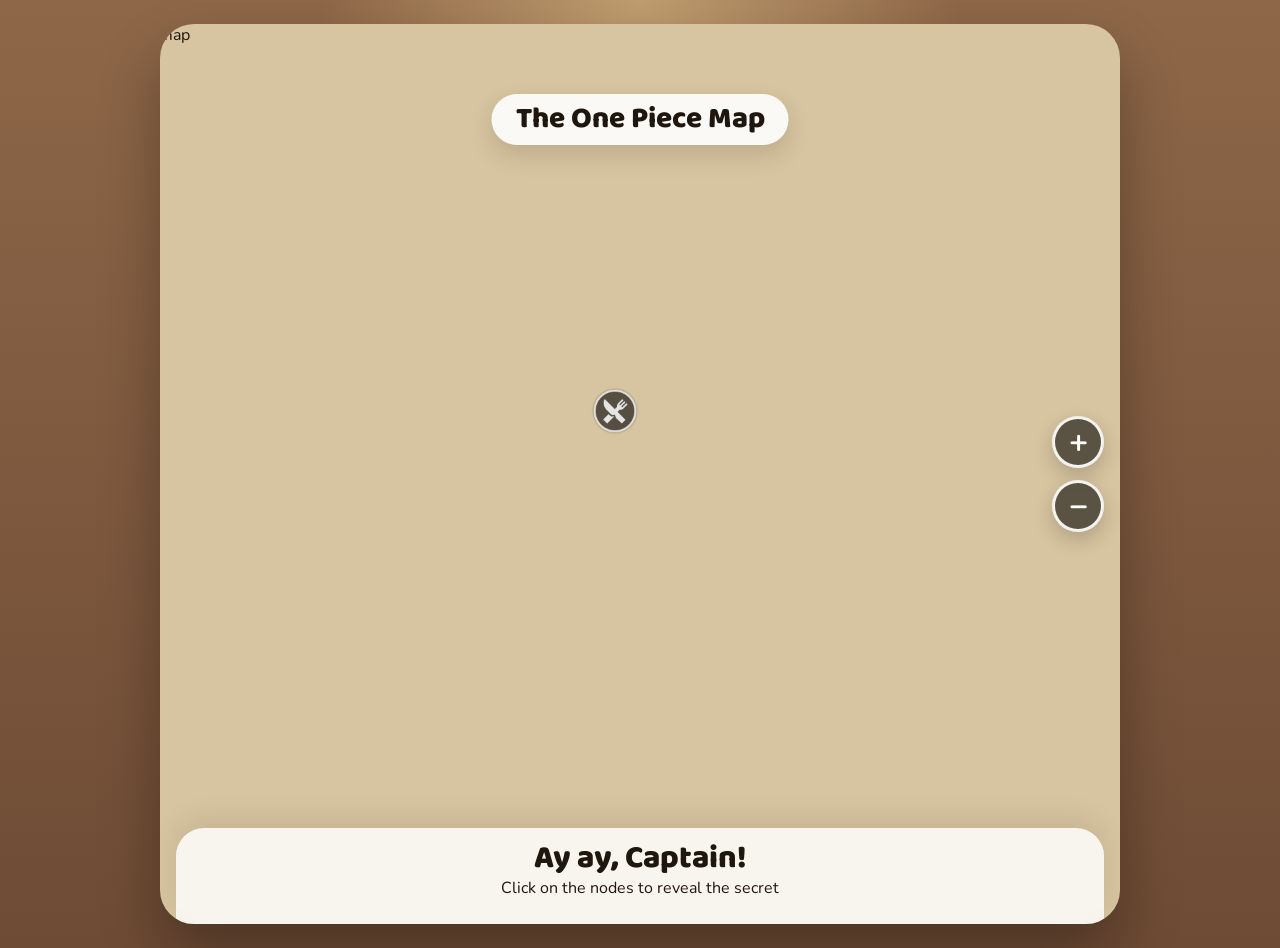
==== index.html @ ed3e56ed "Editor and Main App update" ====
<!DOCTYPE html>
<html lang="en">
  <head>
    <meta charset="UTF-8" />
    <meta name="viewport" content="width=device-width, initial-scale=1.0, viewport-fit=cover" />
    <title>Treasure Map</title>
    <link rel="preconnect" href="https://fonts.googleapis.com" />
    <link rel="preconnect" href="https://fonts.gstatic.com" crossorigin />
    <link
      href="https://fonts.googleapis.com/css2?family=Baloo+2:wght@500;700;800&family=Nunito:wght@500;700&display=swap"
      rel="stylesheet"
    />
    <link rel="stylesheet" href="./styles.css" />
  </head>
  <body>
    <main class="app-shell">
      <section class="phone-frame" aria-label="Interactive treasure map">
        <header class="map-title">The One Piece Map</header>

        <div class="map-viewport" id="mapViewport">
          <div class="map-canvas">
            <img class="map-image" src="./images/map.png" alt="Illustrated treasure map" />
          </div>
        </div>

        <div class="zoom-controls" aria-label="Map zoom controls">
          <button class="zoom-button" type="button" id="zoomInButton" aria-label="Zoom in">+</button>
          <button class="zoom-button" type="button" id="zoomOutButton" aria-label="Zoom out">−</button>
        </div>

        <aside class="hint-card" id="hintCard">
          <h2>Ay ay, Captain!</h2>
          <p>Click on the nodes to reveal the secret</p>
        </aside>

        <section class="info-modal hidden" id="infoModal" aria-hidden="true">
          <div class="info-backdrop" data-close-modal="true"></div>
          <article class="info-card" role="dialog" aria-modal="true" aria-labelledby="infoTitle">
            <button class="close-button" type="button" id="closeModalButton" aria-label="Close details">
              ×
            </button>
            <h2 id="infoTitle">Seventh Hell</h2>
            <div class="image-placeholder">
              <span>Image coming later</span>
            </div>
            <p id="infoDescription">
              Lorem ipsum dolor sit amet, consectetur adipiscing elit. Etiam eu turpis molestie,
              dictum est a, mattis tellus. Sed dignissim, metus nec fringilla accumsan, risus sem
              sollicitudin lacus, ut interdum tellus elit sed risus.
            </p>
          </article>
        </section>
      </section>
    </main>

    <script src="./data/map-data.js"></script>
    <script src="./script.js"></script>
  </body>
</html>
---- styles.css ----
:root {
  color-scheme: light;
  --screen-max-width: 960px;
  --paper: #f1e2bc;
  --ink: #1f160e;
  --card: rgba(255, 255, 255, 0.88);
  --card-strong: rgba(255, 255, 255, 0.94);
  --outline: rgba(255, 255, 255, 0.92);
  --shadow: rgba(43, 25, 10, 0.28);
}

* {
  box-sizing: border-box;
}

html,
body {
  margin: 0;
  min-height: 100%;
}

body {
  background:
    radial-gradient(circle at top, rgba(255, 224, 160, 0.45), transparent 28%),
    linear-gradient(180deg, #8e6748 0%, #6e4b35 100%);
  color: var(--ink);
  font-family: "Nunito", sans-serif;
}

button {
  font: inherit;
}

.app-shell {
  min-height: 100svh;
  display: grid;
  place-items: center;
  padding: 0;
}

.phone-frame {
  position: relative;
  width: min(100vw, var(--screen-max-width));
  height: 100svh;
  overflow: hidden;
  border-radius: 0;
  background: #d7c4a0;
  box-shadow: 0 30px 60px rgba(0, 0, 0, 0.3);
}

.map-title {
  position: absolute;
  top: 70px;
  left: 50%;
  z-index: 3;
  transform: translateX(-50%);
  min-width: 225px;
  max-width: calc(100% - 48px);
  padding: 12px 24px;
  border-radius: 999px;
  background: rgba(255, 255, 255, 0.9);
  box-shadow: 0 10px 24px rgba(48, 32, 22, 0.15);
  font-family: "Baloo 2", sans-serif;
  font-size: 1.85rem;
  font-weight: 800;
  line-height: 0.9;
  text-align: center;
}

.map-viewport {
  width: 100%;
  height: 100%;
  overflow: auto;
  -webkit-overflow-scrolling: touch;
  touch-action: pan-x pan-y;
  scrollbar-width: none;
}

.map-viewport::-webkit-scrollbar {
  display: none;
}

.map-canvas {
  position: relative;
  width: 1215px;
  height: 852px;
}

.map-image {
  display: block;
  width: 100%;
  height: 100%;
  object-fit: cover;
  user-select: none;
  -webkit-user-drag: none;
}

.map-node {
  position: absolute;
  z-index: 2;
  width: 64px;
  height: 64px;
  margin: -32px 0 0 -32px;
  display: grid;
  place-items: center;
  padding: 0;
  border: 0;
  background: transparent;
  box-shadow: none;
}

.map-node img {
  width: 48px;
  height: 48px;
  object-fit: contain;
}

.zoom-controls {
  position: absolute;
  right: 16px;
  top: 50%;
  z-index: 4;
  display: flex;
  flex-direction: column;
  gap: 12px;
  transform: translateY(-50%);
}

.zoom-button {
  width: 52px;
  height: 52px;
  display: grid;
  place-items: center;
  border: 3px solid var(--outline);
  border-radius: 50%;
  background: rgba(46, 44, 36, 0.74);
  box-shadow: 0 8px 20px rgba(0, 0, 0, 0.18);
  color: #fff;
  font-size: 2rem;
  font-weight: 700;
  line-height: 1;
  backdrop-filter: blur(3px);
}

.zoom-button:active {
  transform: scale(0.96);
}

.hint-card {
  position: absolute;
  left: 16px;
  right: 16px;
  bottom: 0;
  z-index: 3;
  padding: 16px 20px 24px;
  border-radius: 28px 28px 0 0;
  background: rgba(255, 255, 255, 0.82);
  backdrop-filter: blur(8px);
  box-shadow: 0 -10px 30px rgba(0, 0, 0, 0.08);
  text-align: center;
}

.hint-card h2,
.info-card h2 {
  margin: 0 0 4px;
  font-family: "Baloo 2", sans-serif;
  font-size: 2rem;
  font-weight: 800;
  line-height: 0.95;
}

.hint-card p,
.info-card p {
  margin: 0;
  font-size: 1rem;
  line-height: 1.35;
}

.info-modal {
  position: absolute;
  inset: 0;
  z-index: 6;
}

.hidden {
  display: none;
}

.info-backdrop {
  position: absolute;
  inset: 0;
  background: rgba(244, 236, 217, 0.52);
  backdrop-filter: blur(6px);
}

.info-card {
  position: absolute;
  top: 118px;
  left: 18px;
  right: 18px;
  padding: 28px 28px 34px;
  border-radius: 34px;
  background: var(--card);
  box-shadow: 0 18px 45px var(--shadow);
  text-align: center;
}

.close-button {
  position: absolute;
  top: 16px;
  right: 16px;
  width: 36px;
  height: 36px;
  border: 0;
  border-radius: 50%;
  background: transparent;
  color: #111;
  font-size: 2rem;
  line-height: 1;
  cursor: pointer;
}

.image-placeholder {
  height: 142px;
  margin: 18px 0 24px;
  display: grid;
  place-items: center;
  border-radius: 14px;
  background: rgba(214, 214, 214, 0.9);
  color: #464646;
  font-weight: 700;
}

@media (max-width: 420px) {
  .app-shell {
    padding: 0;
  }

  .phone-frame {
    width: 100vw;
    height: 100svh;
    border-radius: 0;
  }
}

@media (min-width: 961px) {
  .app-shell {
    padding: 24px;
  }

  .phone-frame {
    height: min(100svh, 920px);
    border-radius: 34px;
  }
}
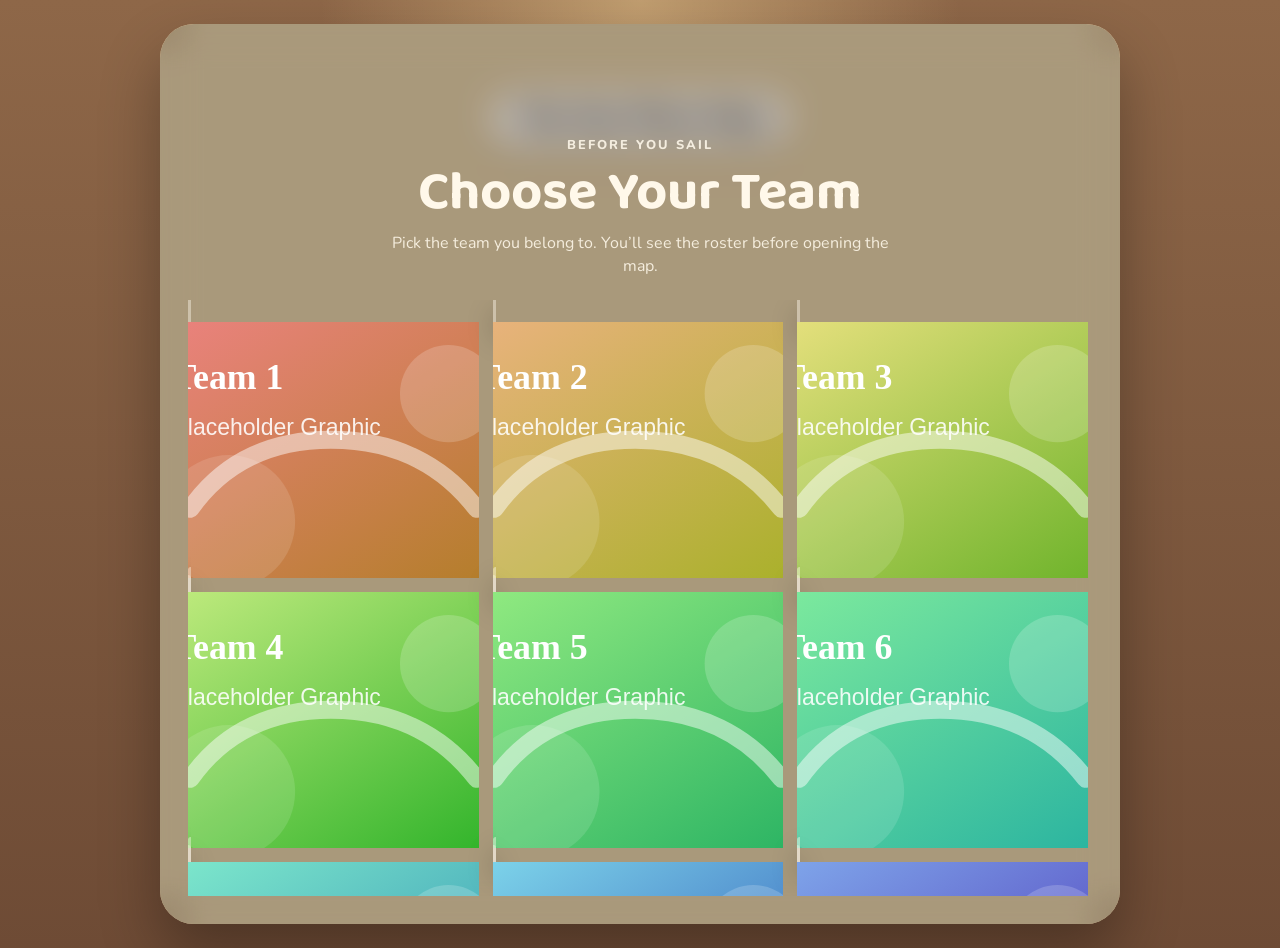
==== commit 5bfdd8d4: "Added New Feature Main App: - Landing page  Editor: - Added Team editor" ====
--- a/index.html
+++ b/index.html
@@ -15,20 +15,45 @@
   <body>
     <main class="app-shell">
       <section class="phone-frame" aria-label="Interactive treasure map">
+        <section class="landing-screen" id="landingScreen" aria-label="Team selection">
+          <div class="landing-backdrop"></div>
+          <div class="landing-content">
+            <p class="landing-kicker">Before You Sail</p>
+            <h1 class="landing-title">Choose Your Team</h1>
+            <p class="landing-copy">
+              Pick the team you belong to. You’ll see the roster before opening the map.
+            </p>
+            <div class="team-grid" id="teamGrid"></div>
+          </div>
+        </section>
+
+        <section class="team-modal hidden" id="teamModal" aria-hidden="true">
+          <div class="team-modal-backdrop" data-close-team-modal="true"></div>
+          <article class="team-modal-card" role="dialog" aria-modal="true" aria-labelledby="teamModalTitle">
+            <button class="close-button" type="button" id="closeTeamModalButton" aria-label="Close team details">
+              ×
+            </button>
+            <img class="team-modal-image" id="teamModalImage" alt="" />
+            <h2 id="teamModalTitle">Team 1</h2>
+            <ul class="team-member-list" id="teamMemberList"></ul>
+            <button class="open-map-button" type="button" id="openMapButton">Open Map</button>
+          </article>
+        </section>
+
         <header class="map-title">The One Piece Map</header>
 
-        <div class="map-viewport" id="mapViewport">
+        <div class="map-viewport is-blurred" id="mapViewport">
           <div class="map-canvas">
             <img class="map-image" src="./images/map.png" alt="Illustrated treasure map" />
           </div>
         </div>
 
-        <div class="zoom-controls" aria-label="Map zoom controls">
+        <div class="zoom-controls hidden" id="mapZoomControls" aria-label="Map zoom controls">
           <button class="zoom-button" type="button" id="zoomInButton" aria-label="Zoom in">+</button>
           <button class="zoom-button" type="button" id="zoomOutButton" aria-label="Zoom out">−</button>
         </div>
 
-        <aside class="hint-card" id="hintCard">
+        <aside class="hint-card hidden" id="hintCard">
           <h2>Ay ay, Captain!</h2>
           <p>Click on the nodes to reveal the secret</p>
         </aside>
@@ -41,7 +66,7 @@
             </button>
             <h2 id="infoTitle">Seventh Hell</h2>
             <div class="image-placeholder">
-              <span>Image coming later</span>
+              <img id="infoImage" alt="" />
             </div>
             <p id="infoDescription">
               Lorem ipsum dolor sit amet, consectetur adipiscing elit. Etiam eu turpis molestie,
--- a/styles.css
+++ b/styles.css
@@ -67,6 +67,156 @@
   text-align: center;
 }
 
+.landing-screen,
+.team-modal {
+  position: absolute;
+  inset: 0;
+  z-index: 8;
+}
+
+.landing-backdrop,
+.team-modal-backdrop {
+  position: absolute;
+  inset: 0;
+  background: rgba(25, 18, 11, 0.24);
+  backdrop-filter: blur(18px);
+}
+
+.landing-content {
+  position: relative;
+  z-index: 1;
+  height: 100%;
+  padding: 112px 20px 28px;
+  display: flex;
+  flex-direction: column;
+  gap: 14px;
+}
+
+.landing-kicker {
+  margin: 0;
+  color: rgba(255, 248, 234, 0.88);
+  font-size: 0.8rem;
+  font-weight: 800;
+  letter-spacing: 0.16em;
+  text-transform: uppercase;
+  text-align: center;
+}
+
+.landing-title {
+  margin: 0;
+  color: #fff8ea;
+  font-family: "Baloo 2", sans-serif;
+  font-size: clamp(2.3rem, 7vw, 3.4rem);
+  line-height: 0.92;
+  text-align: center;
+}
+
+.landing-copy {
+  max-width: 520px;
+  margin: 0 auto;
+  color: rgba(255, 248, 234, 0.88);
+  text-align: center;
+  line-height: 1.45;
+}
+
+.team-grid {
+  margin-top: 8px;
+  display: grid;
+  grid-template-columns: repeat(2, minmax(0, 1fr));
+  gap: 14px;
+  overflow: auto;
+  padding-right: 4px;
+}
+
+.team-card {
+  border: 0;
+  padding: 0;
+  background: transparent;
+  color: inherit;
+  text-align: left;
+}
+
+.team-card-graphic {
+  aspect-ratio: 1.35;
+  overflow: hidden;
+  border-radius: 20px;
+  border: 3px solid rgba(255, 248, 234, 0.32);
+  background: rgba(255, 255, 255, 0.14);
+  box-shadow: 0 14px 28px rgba(0, 0, 0, 0.18);
+}
+
+.team-card-graphic img,
+.team-modal-image {
+  display: block;
+  width: 100%;
+  height: 100%;
+  object-fit: cover;
+}
+
+.team-card-name {
+  display: block;
+  margin-top: 8px;
+  color: #fff8ea;
+  font-weight: 800;
+  text-align: center;
+}
+
+.team-card:active .team-card-graphic {
+  transform: scale(0.98);
+}
+
+.map-viewport.is-blurred .map-canvas {
+  filter: blur(14px) saturate(0.9);
+  transform: scale(1.04);
+  transform-origin: center;
+}
+
+.team-modal-card {
+  position: absolute;
+  left: 18px;
+  right: 18px;
+  top: 50%;
+  z-index: 1;
+  transform: translateY(-50%);
+  padding: 24px 22px 26px;
+  border-radius: 32px;
+  background: rgba(255, 248, 234, 0.94);
+  box-shadow: 0 18px 45px var(--shadow);
+  text-align: center;
+}
+
+.team-modal-image {
+  height: 150px;
+  border-radius: 22px;
+  margin-bottom: 18px;
+  box-shadow: 0 12px 24px rgba(0, 0, 0, 0.12);
+}
+
+.team-member-list {
+  margin: 18px 0 24px;
+  padding: 0;
+  list-style: none;
+  display: grid;
+  gap: 10px;
+}
+
+.team-member-list li {
+  padding: 12px 14px;
+  border-radius: 16px;
+  background: rgba(59, 40, 23, 0.08);
+  font-weight: 700;
+}
+
+.open-map-button {
+  min-height: 52px;
+  width: 100%;
+  border: 0;
+  border-radius: 999px;
+  background: #2f6c77;
+  color: #fff9ed;
+  font-weight: 800;
+}
+
 .map-viewport {
   width: 100%;
   height: 100%;
@@ -223,12 +373,16 @@
 .image-placeholder {
   height: 142px;
   margin: 18px 0 24px;
-  display: grid;
-  place-items: center;
+  overflow: hidden;
   border-radius: 14px;
   background: rgba(214, 214, 214, 0.9);
-  color: #464646;
-  font-weight: 700;
+}
+
+.image-placeholder img {
+  display: block;
+  width: 100%;
+  height: 100%;
+  object-fit: cover;
 }
 
 @media (max-width: 420px) {
@@ -241,6 +395,11 @@
     height: 100svh;
     border-radius: 0;
   }
+
+  .team-grid {
+    grid-template-columns: 1fr 1fr;
+    gap: 12px;
+  }
 }
 
 @media (min-width: 961px) {
@@ -252,4 +411,12 @@
     height: min(100svh, 920px);
     border-radius: 34px;
   }
-}
+
+  .landing-content {
+    padding-inline: 28px;
+  }
+
+  .team-grid {
+    grid-template-columns: repeat(3, minmax(0, 1fr));
+  }
+}
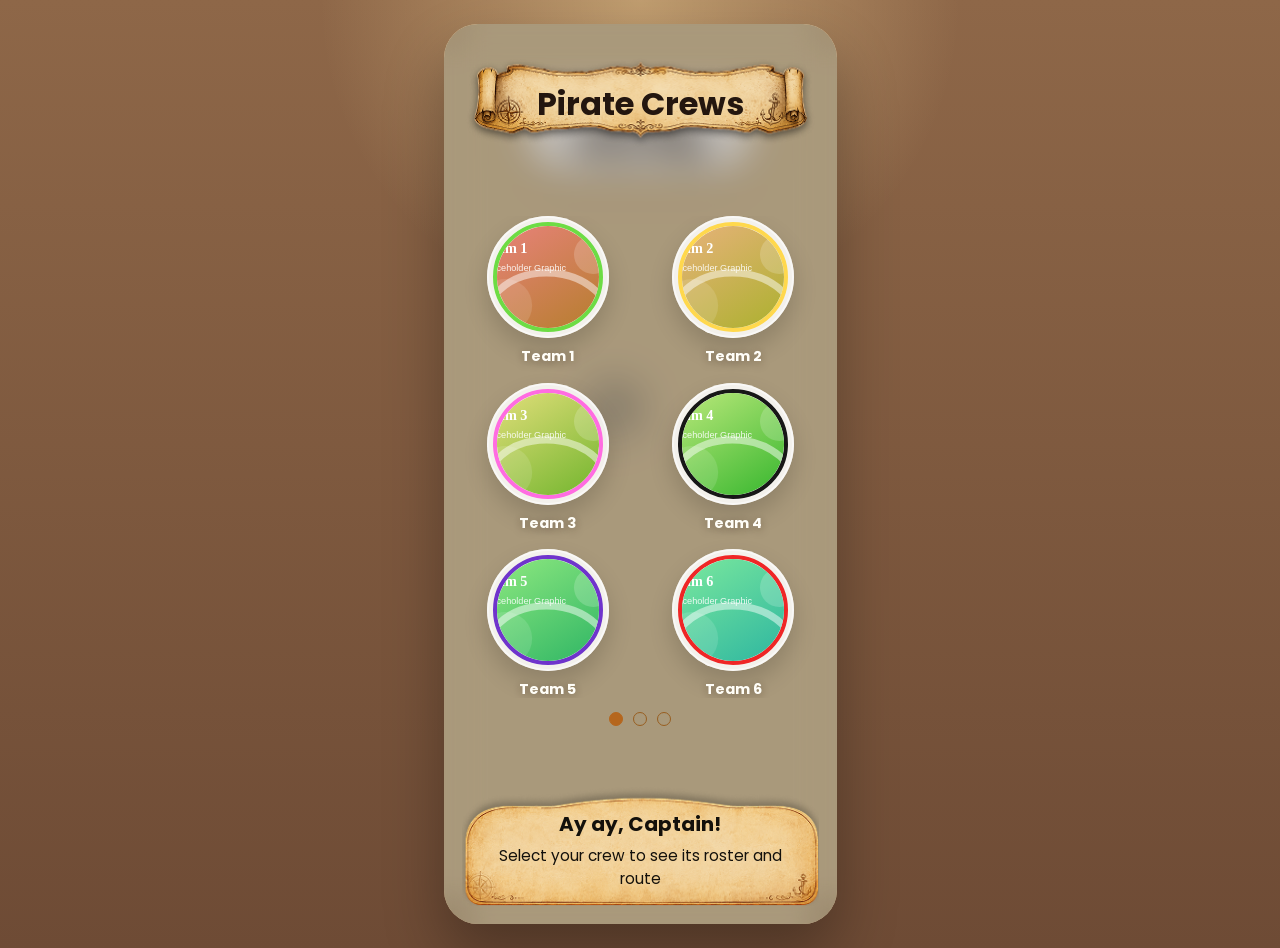
==== commit 4954e37c: "Updated the main app's landing page" ====
--- a/index.html
+++ b/index.html
@@ -7,7 +7,7 @@
     <link rel="preconnect" href="https://fonts.googleapis.com" />
     <link rel="preconnect" href="https://fonts.gstatic.com" crossorigin />
     <link
-      href="https://fonts.googleapis.com/css2?family=Baloo+2:wght@500;700;800&family=Nunito:wght@500;700&display=swap"
+      href="https://fonts.googleapis.com/css2?family=Baloo+2:wght@500;700;800&family=Nunito:wght@500;700&family=Poppins:wght@400;600;700;800&display=swap"
       rel="stylesheet"
     />
     <link rel="stylesheet" href="./styles.css" />
@@ -18,12 +18,21 @@
         <section class="landing-screen" id="landingScreen" aria-label="Team selection">
           <div class="landing-backdrop"></div>
           <div class="landing-content">
-            <p class="landing-kicker">Before You Sail</p>
-            <h1 class="landing-title">Choose Your Team</h1>
-            <p class="landing-copy">
-              Pick the team you belong to. You’ll see the roster before opening the map.
-            </p>
-            <div class="team-grid" id="teamGrid"></div>
+            <header class="landing-title-panel" aria-label="Pirate Crews title">
+              <h1 class="landing-title">Pirate Crews</h1>
+            </header>
+
+            <section class="team-carousel" aria-label="Pirate crews carousel">
+              <div class="team-grid-viewport" id="teamGridViewport">
+                <div class="team-grid-track" id="teamGridTrack"></div>
+              </div>
+              <div class="team-page-dots" id="teamPageDots" aria-label="Team pages"></div>
+            </section>
+
+            <section class="landing-instruction-panel" aria-label="Crew selection guidance">
+              <h2>Ay ay, Captain!</h2>
+              <p>Select your crew to see its roster and route</p>
+            </section>
           </div>
         </section>
 
--- a/styles.css
+++ b/styles.css
@@ -1,6 +1,7 @@
 :root {
   color-scheme: light;
-  --screen-max-width: 960px;
+  --iphone-16-width: 393px;
+  --iphone-16-height: 852px;
   --paper: #f1e2bc;
   --ink: #1f160e;
   --card: rgba(255, 255, 255, 0.88);
@@ -35,15 +36,15 @@
   min-height: 100svh;
   display: grid;
   place-items: center;
-  padding: 0;
+  padding: 24px;
 }
 
 .phone-frame {
   position: relative;
-  width: min(100vw, var(--screen-max-width));
-  height: 100svh;
+  width: min(100%, var(--iphone-16-width));
+  height: min(calc(100svh - 48px), var(--iphone-16-height));
   overflow: hidden;
-  border-radius: 0;
+  border-radius: 34px;
   background: #d7c4a0;
   box-shadow: 0 30px 60px rgba(0, 0, 0, 0.3);
 }
@@ -86,46 +87,56 @@
   position: relative;
   z-index: 1;
   height: 100%;
-  padding: 112px 20px 28px;
+  padding: 26px 20px 18px;
   display: flex;
   flex-direction: column;
-  gap: 14px;
-}
-
-.landing-kicker {
-  margin: 0;
-  color: rgba(255, 248, 234, 0.88);
-  font-size: 0.8rem;
-  font-weight: 800;
-  letter-spacing: 0.16em;
-  text-transform: uppercase;
-  text-align: center;
+  gap: 18px;
+}
+
+.landing-title-panel {
+  min-height: 106px;
+  display: grid;
+  place-items: center;
+  padding: 20px 44px 18px;
+  background: center / 100% 100% no-repeat url("./images/container_mapTitle.png");
 }
 
 .landing-title {
   margin: 0;
-  color: #fff8ea;
-  font-family: "Baloo 2", sans-serif;
-  font-size: clamp(2.3rem, 7vw, 3.4rem);
-  line-height: 0.92;
-  text-align: center;
-}
-
-.landing-copy {
-  max-width: 520px;
-  margin: 0 auto;
-  color: rgba(255, 248, 234, 0.88);
-  text-align: center;
-  line-height: 1.45;
-}
-
-.team-grid {
-  margin-top: 8px;
+  color: #23160f;
+  font-family: "Poppins", sans-serif;
+  font-size: 2rem;
+  font-weight: 700;
+  line-height: 1;
+  text-align: center;
+}
+
+.team-carousel {
+  min-height: 0;
+  flex: 1;
+  display: flex;
+  flex-direction: column;
+  justify-content: center;
+  gap: 14px;
+}
+
+.team-grid-viewport {
+  overflow: hidden;
+}
+
+.team-grid-track {
+  display: flex;
+  transition: transform 220ms ease;
+  will-change: transform;
+}
+
+.team-grid-page {
+  width: 100%;
+  flex: 0 0 100%;
   display: grid;
   grid-template-columns: repeat(2, minmax(0, 1fr));
-  gap: 14px;
-  overflow: auto;
-  padding-right: 4px;
+  gap: 18px 14px;
+  align-content: start;
 }
 
 .team-card {
@@ -133,16 +144,29 @@
   padding: 0;
   background: transparent;
   color: inherit;
-  text-align: left;
+  text-align: center;
+}
+
+.team-card-shell {
+  display: inline-grid;
+  place-items: center;
+  width: 122px;
+  height: 122px;
+  margin: 0 auto;
+  border-radius: 50%;
+  background: rgba(255, 255, 255, 0.86);
+  box-shadow:
+    0 12px 24px rgba(0, 0, 0, 0.16),
+    inset 0 0 0 2px rgba(255, 255, 255, 0.55);
 }
 
 .team-card-graphic {
-  aspect-ratio: 1.35;
+  width: 110px;
+  height: 110px;
   overflow: hidden;
-  border-radius: 20px;
-  border: 3px solid rgba(255, 248, 234, 0.32);
-  background: rgba(255, 255, 255, 0.14);
-  box-shadow: 0 14px 28px rgba(0, 0, 0, 0.18);
+  border-radius: 50%;
+  border: 4px solid var(--team-ring, rgba(255, 255, 255, 0.7));
+  background: #fff;
 }
 
 .team-card-graphic img,
@@ -155,14 +179,62 @@
 
 .team-card-name {
   display: block;
-  margin-top: 8px;
-  color: #fff8ea;
-  font-weight: 800;
-  text-align: center;
-}
-
-.team-card:active .team-card-graphic {
-  transform: scale(0.98);
+  margin-top: 10px;
+  color: #fffef8;
+  font-family: "Poppins", sans-serif;
+  font-size: 0.9rem;
+  font-weight: 700;
+  line-height: 1.15;
+  text-align: center;
+  text-shadow: 0 2px 10px rgba(45, 26, 12, 0.38);
+}
+
+.team-card:active .team-card-shell {
+  transform: scale(0.97);
+}
+
+.team-page-dots {
+  display: flex;
+  justify-content: center;
+  gap: 10px;
+}
+
+.team-page-dot {
+  width: 14px;
+  height: 14px;
+  padding: 0;
+  border-radius: 50%;
+  border: 1.5px solid rgba(151, 91, 28, 0.95);
+  background: transparent;
+}
+
+.team-page-dot.is-active {
+  background: #b5661d;
+  border-color: #b5661d;
+}
+
+.landing-instruction-panel {
+  min-height: 116px;
+  padding: 24px 30px 16px;
+  background: center / 100% 100% no-repeat url("./images/container_instruction.png");
+  text-align: center;
+}
+
+.landing-instruction-panel h2 {
+  margin: 0 0 6px;
+  color: #13100b;
+  font-family: "Poppins", sans-serif;
+  font-size: 1.25rem;
+  font-weight: 700;
+}
+
+.landing-instruction-panel p {
+  margin: 0;
+  color: #13100b;
+  font-family: "Poppins", sans-serif;
+  font-size: 0.96rem;
+  font-weight: 400;
+  line-height: 1.45;
 }
 
 .map-viewport.is-blurred .map-canvas {
@@ -224,10 +296,15 @@
   -webkit-overflow-scrolling: touch;
   touch-action: pan-x pan-y;
   scrollbar-width: none;
+  cursor: grab;
 }
 
 .map-viewport::-webkit-scrollbar {
   display: none;
+}
+
+.map-viewport.is-dragging {
+  cursor: grabbing;
 }
 
 .map-canvas {
@@ -396,9 +473,36 @@
     border-radius: 0;
   }
 
-  .team-grid {
-    grid-template-columns: 1fr 1fr;
-    gap: 12px;
+  .landing-content {
+    padding-inline: 14px;
+  }
+
+  .landing-title-panel {
+    min-height: 94px;
+    padding-inline: 36px;
+  }
+
+  .landing-title {
+    font-size: 1.72rem;
+  }
+
+  .team-grid-page {
+    gap: 14px 10px;
+  }
+
+  .team-card-shell {
+    width: 108px;
+    height: 108px;
+  }
+
+  .team-card-graphic {
+    width: 98px;
+    height: 98px;
+  }
+
+  .landing-instruction-panel {
+    min-height: 110px;
+    padding-inline: 26px;
   }
 }
 
@@ -413,10 +517,6 @@
   }
 
   .landing-content {
-    padding-inline: 28px;
-  }
-
-  .team-grid {
-    grid-template-columns: repeat(3, minmax(0, 1fr));
-  }
-}
+    padding-inline: 18px;
+  }
+}
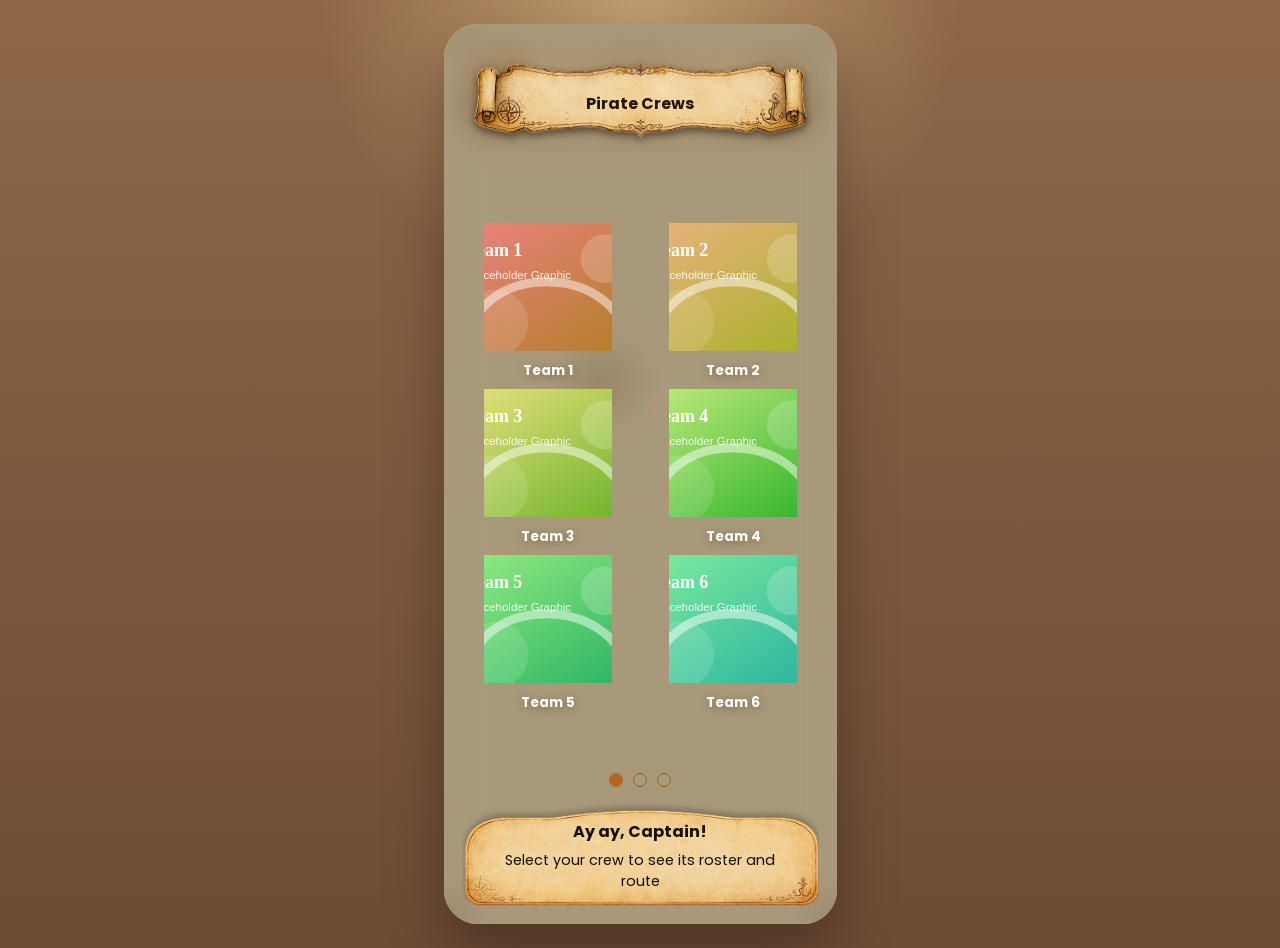
==== commit 179b5b08: "Added Polish and Asset" ====
--- a/index.html
+++ b/index.html
@@ -42,7 +42,6 @@
             <button class="close-button" type="button" id="closeTeamModalButton" aria-label="Close team details">
               ×
             </button>
-            <img class="team-modal-image" id="teamModalImage" alt="" />
             <h2 id="teamModalTitle">Team 1</h2>
             <ul class="team-member-list" id="teamMemberList"></ul>
             <button class="open-map-button" type="button" id="openMapButton">Open Map</button>
@@ -60,6 +59,9 @@
         <div class="zoom-controls hidden" id="mapZoomControls" aria-label="Map zoom controls">
           <button class="zoom-button" type="button" id="zoomInButton" aria-label="Zoom in">+</button>
           <button class="zoom-button" type="button" id="zoomOutButton" aria-label="Zoom out">−</button>
+          <button class="zoom-button roster-button" type="button" id="teamRosterButton" aria-label="Open crew roster">
+            ☰
+          </button>
         </div>
 
         <aside class="hint-card hidden" id="hintCard">
--- a/styles.css
+++ b/styles.css
@@ -51,20 +51,22 @@
 
 .map-title {
   position: absolute;
-  top: 70px;
+  top: 18px;
   left: 50%;
   z-index: 3;
   transform: translateX(-50%);
-  min-width: 225px;
-  max-width: calc(100% - 48px);
-  padding: 12px 24px;
-  border-radius: 999px;
-  background: rgba(255, 255, 255, 0.9);
-  box-shadow: 0 10px 24px rgba(48, 32, 22, 0.15);
-  font-family: "Baloo 2", sans-serif;
-  font-size: 1.85rem;
-  font-weight: 800;
-  line-height: 0.9;
+  width: calc(100% - 24px);
+  max-width: 360px;
+  min-height: 106px;
+  padding: 20px 44px 18px;
+  display: grid;
+  place-items: center;
+  background: center / 100% 100% no-repeat url("./images/container_mapTitle.png");
+  color: #23160f;
+  font-family: "Poppins", sans-serif;
+  font-size: 1rem;
+  font-weight: 700;
+  line-height: 1;
   text-align: center;
 }
 
@@ -73,6 +75,10 @@
   position: absolute;
   inset: 0;
   z-index: 8;
+}
+
+.landing-screen {
+  --panel-slide-distance: 34px;
 }
 
 .landing-backdrop,
@@ -90,7 +96,7 @@
   padding: 26px 20px 18px;
   display: flex;
   flex-direction: column;
-  gap: 18px;
+  gap: 12px;
 }
 
 .landing-title-panel {
@@ -99,13 +105,15 @@
   place-items: center;
   padding: 20px 44px 18px;
   background: center / 100% 100% no-repeat url("./images/container_mapTitle.png");
+  opacity: 0;
+  transform: translateY(calc(var(--panel-slide-distance) * -1));
 }
 
 .landing-title {
   margin: 0;
   color: #23160f;
   font-family: "Poppins", sans-serif;
-  font-size: 2rem;
+  font-size: 1rem;
   font-weight: 700;
   line-height: 1;
   text-align: center;
@@ -116,17 +124,21 @@
   flex: 1;
   display: flex;
   flex-direction: column;
-  justify-content: center;
-  gap: 14px;
+  gap: 8px;
+  overflow: hidden;
 }
 
 .team-grid-viewport {
+  min-height: 0;
+  flex: 1;
+  display: flex;
+  align-items: center;
   overflow: hidden;
 }
 
 .team-grid-track {
   display: flex;
-  transition: transform 220ms ease;
+  transition: transform 360ms cubic-bezier(0.22, 1.2, 0.32, 1);
   will-change: transform;
 }
 
@@ -135,8 +147,20 @@
   flex: 0 0 100%;
   display: grid;
   grid-template-columns: repeat(2, minmax(0, 1fr));
-  gap: 18px 14px;
+  gap: clamp(4px, 1.1vh, 12px) clamp(10px, 3vw, 14px);
+  align-content: space-evenly;
+  justify-items: center;
+  min-height: 100%;
+}
+
+.team-grid-page.is-single-team {
   align-content: start;
+  justify-items: start;
+  padding-top: clamp(4px, 1.1vh, 12px);
+}
+
+.team-grid-page.is-single-team .team-card {
+  justify-self: start;
 }
 
 .team-card {
@@ -145,32 +169,26 @@
   background: transparent;
   color: inherit;
   text-align: center;
+  opacity: 0;
+  transform: translateY(12px);
 }
 
 .team-card-shell {
-  display: inline-grid;
-  place-items: center;
-  width: 122px;
-  height: 122px;
+  display: inline-block;
+  width: min(100%, clamp(98px, 14.25vh, 140px));
+  aspect-ratio: 1;
   margin: 0 auto;
-  border-radius: 50%;
-  background: rgba(255, 255, 255, 0.86);
-  box-shadow:
-    0 12px 24px rgba(0, 0, 0, 0.16),
-    inset 0 0 0 2px rgba(255, 255, 255, 0.55);
 }
 
 .team-card-graphic {
-  width: 110px;
-  height: 110px;
+  width: 100%;
+  aspect-ratio: 1;
   overflow: hidden;
   border-radius: 50%;
-  border: 4px solid var(--team-ring, rgba(255, 255, 255, 0.7));
-  background: #fff;
-}
-
-.team-card-graphic img,
-.team-modal-image {
+  background: transparent;
+}
+
+.team-card-graphic img {
   display: block;
   width: 100%;
   height: 100%;
@@ -179,10 +197,10 @@
 
 .team-card-name {
   display: block;
-  margin-top: 10px;
+  margin-top: 6px;
   color: #fffef8;
   font-family: "Poppins", sans-serif;
-  font-size: 0.9rem;
+  font-size: clamp(0.7rem, 1.65vh, 0.86rem);
   font-weight: 700;
   line-height: 1.15;
   text-align: center;
@@ -214,17 +232,19 @@
 }
 
 .landing-instruction-panel {
-  min-height: 116px;
-  padding: 24px 30px 16px;
+  min-height: 104px;
+  padding: 20px 28px 14px;
   background: center / 100% 100% no-repeat url("./images/container_instruction.png");
   text-align: center;
+  opacity: 0;
+  transform: translateY(var(--panel-slide-distance));
 }
 
 .landing-instruction-panel h2 {
   margin: 0 0 6px;
   color: #13100b;
   font-family: "Poppins", sans-serif;
-  font-size: 1.25rem;
+  font-size: 1rem;
   font-weight: 700;
 }
 
@@ -232,9 +252,43 @@
   margin: 0;
   color: #13100b;
   font-family: "Poppins", sans-serif;
-  font-size: 0.96rem;
+  font-size: 0.9rem;
   font-weight: 400;
   line-height: 1.45;
+}
+
+@media (max-height: 760px) {
+  .landing-content {
+    padding-top: 18px;
+    padding-bottom: 12px;
+    gap: 8px;
+  }
+
+  .landing-title-panel {
+    min-height: 92px;
+    padding: 16px 34px 14px;
+  }
+
+  .team-card-shell {
+    width: min(100%, clamp(88px, 12.5vh, 123px));
+  }
+
+  .team-card-name {
+    font-size: clamp(0.64rem, 1.45vh, 0.8rem);
+  }
+
+  .landing-instruction-panel {
+    min-height: 92px;
+    padding: 16px 24px 12px;
+  }
+
+  .landing-instruction-panel h2 {
+    margin-bottom: 4px;
+  }
+
+  .landing-instruction-panel p {
+    font-size: 0.82rem;
+  }
 }
 
 .map-viewport.is-blurred .map-canvas {
@@ -243,45 +297,57 @@
   transform-origin: center;
 }
 
+.map-canvas {
+  transition:
+    filter 520ms ease,
+    transform 520ms ease;
+}
+
 .team-modal-card {
   position: absolute;
-  left: 18px;
-  right: 18px;
+  left: 50%;
   top: 50%;
   z-index: 1;
-  transform: translateY(-50%);
-  padding: 24px 22px 26px;
-  border-radius: 32px;
-  background: rgba(255, 248, 234, 0.94);
-  box-shadow: 0 18px 45px var(--shadow);
+  width: min(calc(100% - 24px), 676px);
+  height: 668px;
+  transform: translate(-50%, -50%);
+  padding: 54px 44px 44px;
+  display: flex;
+  flex-direction: column;
+  align-items: center;
+  justify-content: flex-start;
+  background: center / contain no-repeat url("./images/panel_popup.png");
   text-align: center;
-}
-
-.team-modal-image {
-  height: 150px;
-  border-radius: 22px;
-  margin-bottom: 18px;
-  box-shadow: 0 12px 24px rgba(0, 0, 0, 0.12);
+  opacity: 0;
+  transform: translate(-50%, -50%) scale(0.9);
+}
+
+.team-modal-card > * {
+  width: 100%;
+  max-width: 340px;
 }
 
 .team-member-list {
-  margin: 18px 0 24px;
+  flex: 1;
+  margin: 20px 0 22px;
   padding: 0;
   list-style: none;
   display: grid;
-  gap: 10px;
+  gap: 12px;
+  min-height: 0;
+  overflow: auto;
+  padding-right: 10px;
+  scrollbar-width: thin;
 }
 
 .team-member-list li {
-  padding: 12px 14px;
-  border-radius: 16px;
-  background: rgba(59, 40, 23, 0.08);
+  padding: 0;
   font-weight: 700;
+  line-height: 1.2;
 }
 
 .open-map-button {
   min-height: 52px;
-  width: 100%;
   border: 0;
   border-radius: 999px;
   background: #2f6c77;
@@ -354,53 +420,56 @@
 }
 
 .zoom-button {
-  width: 52px;
-  height: 52px;
+  width: 42px;
+  height: 42px;
   display: grid;
   place-items: center;
-  border: 3px solid var(--outline);
+  border: 2px solid var(--outline);
   border-radius: 50%;
   background: rgba(46, 44, 36, 0.74);
   box-shadow: 0 8px 20px rgba(0, 0, 0, 0.18);
   color: #fff;
-  font-size: 2rem;
+  font-size: 1.55rem;
   font-weight: 700;
   line-height: 1;
   backdrop-filter: blur(3px);
 }
 
+.roster-button {
+  font-size: 1.15rem;
+}
+
 .zoom-button:active {
   transform: scale(0.96);
 }
 
 .hint-card {
   position: absolute;
-  left: 16px;
-  right: 16px;
-  bottom: 0;
+  left: 6px;
+  right: 6px;
+  bottom: 8px;
   z-index: 3;
-  padding: 16px 20px 24px;
-  border-radius: 28px 28px 0 0;
-  background: rgba(255, 255, 255, 0.82);
-  backdrop-filter: blur(8px);
-  box-shadow: 0 -10px 30px rgba(0, 0, 0, 0.08);
+  min-height: 116px;
+  padding: 24px 30px 16px;
+  background: center / 100% 100% no-repeat url("./images/container_instruction.png");
   text-align: center;
 }
 
 .hint-card h2,
 .info-card h2 {
   margin: 0 0 4px;
-  font-family: "Baloo 2", sans-serif;
-  font-size: 2rem;
-  font-weight: 800;
-  line-height: 0.95;
+  font-family: "Poppins", sans-serif;
+  font-size: 1.25rem;
+  font-weight: 700;
+  line-height: 1.1;
 }
 
 .hint-card p,
 .info-card p {
   margin: 0;
-  font-size: 1rem;
-  line-height: 1.35;
+  font-family: "Poppins", sans-serif;
+  font-size: 0.96rem;
+  line-height: 1.45;
 }
 
 .info-modal {
@@ -422,20 +491,35 @@
 
 .info-card {
   position: absolute;
-  top: 118px;
-  left: 18px;
-  right: 18px;
-  padding: 28px 28px 34px;
-  border-radius: 34px;
-  background: var(--card);
-  box-shadow: 0 18px 45px var(--shadow);
+  left: 50%;
+  top: 50%;
+  width: min(calc(100% - 24px), 356px);
+  height: min(calc(100% - 28px), 620px);
+  transform: translate(-50%, -50%);
+  padding: 42px 28px 30px;
+  display: flex;
+  flex-direction: column;
+  align-items: center;
+  background: center / contain no-repeat url("./images/panel_popup.png");
   text-align: center;
+  opacity: 0;
+  transform: translate(-50%, -50%) scale(0.9);
+}
+
+.info-card > * {
+  width: 100%;
+  max-width: 290px;
+}
+
+.info-card .close-button {
+  top: 28px;
+  right: 24px;
 }
 
 .close-button {
   position: absolute;
-  top: 16px;
-  right: 16px;
+  top: 46px;
+  right: 44px;
   width: 36px;
   height: 36px;
   border: 0;
@@ -451,8 +535,8 @@
   height: 142px;
   margin: 18px 0 24px;
   overflow: hidden;
-  border-radius: 14px;
-  background: rgba(214, 214, 214, 0.9);
+  border-radius: 18px;
+  background: rgba(255, 248, 234, 0.76);
 }
 
 .image-placeholder img {
@@ -462,6 +546,148 @@
   object-fit: cover;
 }
 
+#infoDescription {
+  flex: 1;
+  overflow: auto;
+  padding-right: 6px;
+}
+
+.landing-screen.is-ready .landing-title-panel {
+  animation: landing-panel-in-top 420ms cubic-bezier(0.2, 0.85, 0.2, 1) forwards;
+}
+
+.landing-screen.is-ready .landing-instruction-panel {
+  animation: landing-panel-in-bottom 420ms cubic-bezier(0.2, 0.85, 0.2, 1) 80ms forwards;
+}
+
+.landing-screen.is-ready .team-card {
+  animation: landing-team-fade 320ms ease forwards;
+}
+
+.landing-screen.is-ready .team-grid-page .team-card:nth-child(1) {
+  animation-delay: 120ms;
+}
+
+.landing-screen.is-ready .team-grid-page .team-card:nth-child(2) {
+  animation-delay: 170ms;
+}
+
+.landing-screen.is-ready .team-grid-page .team-card:nth-child(3) {
+  animation-delay: 220ms;
+}
+
+.landing-screen.is-ready .team-grid-page .team-card:nth-child(4) {
+  animation-delay: 270ms;
+}
+
+.landing-screen.is-ready .team-grid-page .team-card:nth-child(5) {
+  animation-delay: 320ms;
+}
+
+.landing-screen.is-ready .team-grid-page .team-card:nth-child(6) {
+  animation-delay: 370ms;
+}
+
+.team-modal[data-state="open"] .team-modal-backdrop,
+.info-modal[data-state="open"] .info-backdrop {
+  animation: modal-backdrop-in 180ms ease forwards;
+}
+
+.team-modal[data-state="closing"] .team-modal-backdrop,
+.info-modal[data-state="closing"] .info-backdrop {
+  animation: modal-backdrop-out 180ms ease forwards;
+}
+
+.team-modal-card[data-state="open"],
+.info-card[data-state="open"] {
+  animation: popup-in 180ms cubic-bezier(0.2, 0.85, 0.2, 1) forwards;
+}
+
+.team-modal-card[data-state="closing"],
+.info-card[data-state="closing"] {
+  animation: popup-out 180ms ease forwards;
+}
+
+@keyframes landing-panel-in-top {
+  from {
+    opacity: 0;
+    transform: translateY(calc(var(--panel-slide-distance) * -1));
+  }
+
+  to {
+    opacity: 1;
+    transform: translateY(0);
+  }
+}
+
+@keyframes landing-panel-in-bottom {
+  from {
+    opacity: 0;
+    transform: translateY(var(--panel-slide-distance));
+  }
+
+  to {
+    opacity: 1;
+    transform: translateY(0);
+  }
+}
+
+@keyframes landing-team-fade {
+  from {
+    opacity: 0;
+    transform: translateY(12px);
+  }
+
+  to {
+    opacity: 1;
+    transform: translateY(0);
+  }
+}
+
+@keyframes popup-in {
+  from {
+    opacity: 0;
+    transform: translate(-50%, -50%) scale(0.9);
+  }
+
+  to {
+    opacity: 1;
+    transform: translate(-50%, -50%) scale(1);
+  }
+}
+
+@keyframes popup-out {
+  from {
+    opacity: 1;
+    transform: translate(-50%, -50%) scale(1);
+  }
+
+  to {
+    opacity: 0;
+    transform: translate(-50%, -50%) scale(0.92);
+  }
+}
+
+@keyframes modal-backdrop-in {
+  from {
+    opacity: 0;
+  }
+
+  to {
+    opacity: 1;
+  }
+}
+
+@keyframes modal-backdrop-out {
+  from {
+    opacity: 1;
+  }
+
+  to {
+    opacity: 0;
+  }
+}
+
 @media (max-width: 420px) {
   .app-shell {
     padding: 0;
@@ -473,6 +699,21 @@
     border-radius: 0;
   }
 
+  .map-title {
+    width: calc(100% - 12px);
+    min-height: 94px;
+    padding-inline: 36px;
+    font-size: 1.72rem;
+  }
+
+  .hint-card {
+    left: 4px;
+    right: 4px;
+    bottom: 4px;
+    min-height: 110px;
+    padding-inline: 26px;
+  }
+
   .landing-content {
     padding-inline: 14px;
   }
@@ -490,20 +731,43 @@
     gap: 14px 10px;
   }
 
-  .team-card-shell {
-    width: 108px;
-    height: 108px;
-  }
-
-  .team-card-graphic {
-    width: 98px;
-    height: 98px;
-  }
-
   .landing-instruction-panel {
     min-height: 110px;
     padding-inline: 26px;
   }
+
+  .team-modal-card,
+  .info-card {
+    width: min(calc(100% - 12px), 676px);
+  }
+
+  .info-card {
+    width: min(calc(100% - 12px), 356px);
+    height: min(calc(100% - 16px), 620px);
+    padding: 40px 24px 26px;
+  }
+
+  .info-card > * {
+    max-width: 282px;
+  }
+
+  .info-card .close-button {
+    top: 24px;
+    right: 18px;
+  }
+
+  .team-modal-card {
+    padding: 52px 34px 38px;
+  }
+
+  .team-modal-card > * {
+    max-width: 304px;
+  }
+
+  .close-button {
+    top: 42px;
+    right: 34px;
+  }
 }
 
 @media (min-width: 961px) {
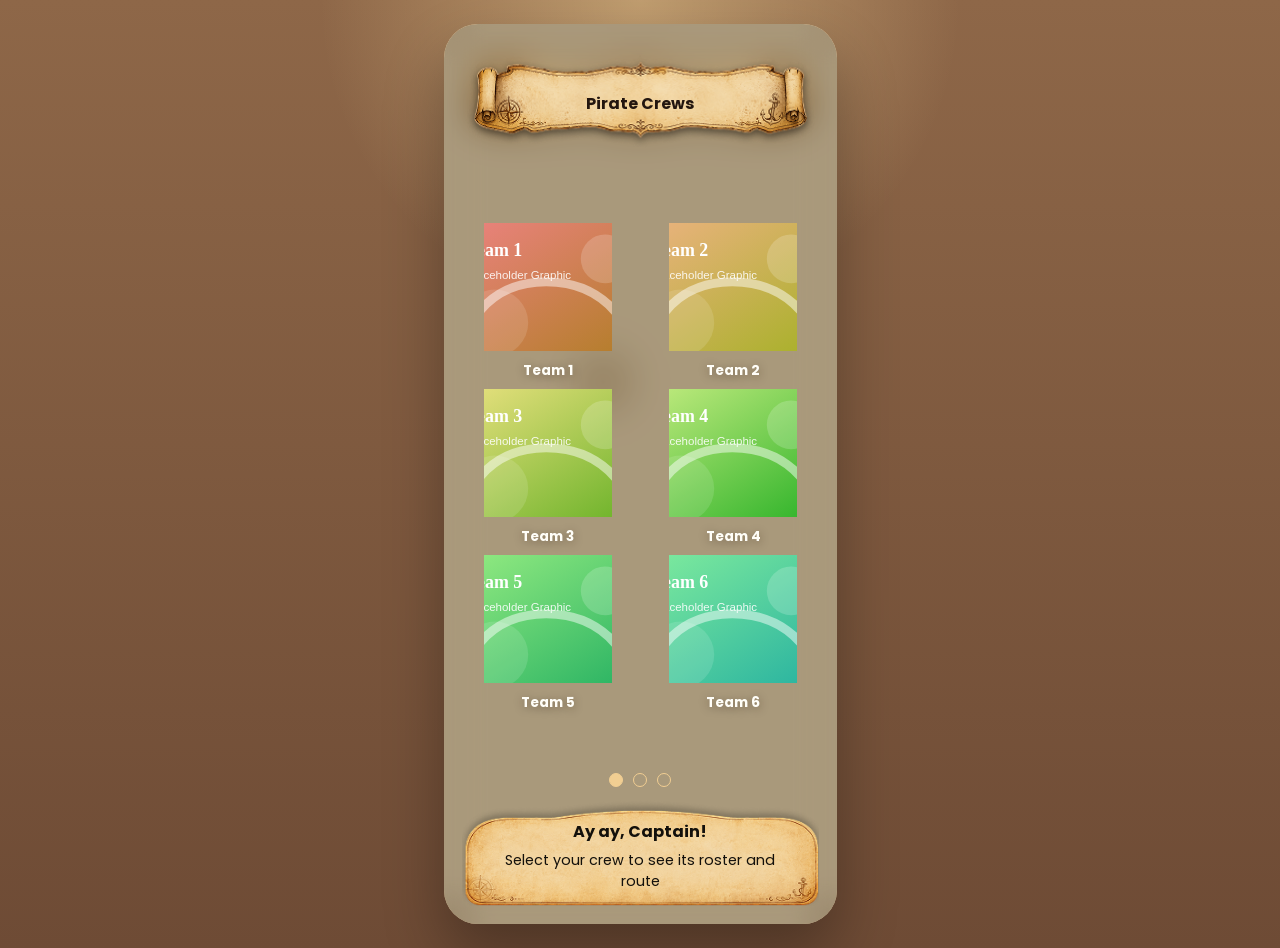
==== commit e31aae43: "Map content polish and editor upgrade" ====
--- a/index.html
+++ b/index.html
@@ -48,7 +48,7 @@
           </article>
         </section>
 
-        <header class="map-title">The One Piece Map</header>
+        <header class="map-title">Treasure Map</header>
 
         <div class="map-viewport is-blurred" id="mapViewport">
           <div class="map-canvas">
@@ -89,6 +89,7 @@
       </section>
     </main>
 
+    <script src="./data/map-content.js"></script>
     <script src="./data/map-data.js"></script>
     <script src="./script.js"></script>
   </body>
--- a/styles.css
+++ b/styles.css
@@ -222,13 +222,13 @@
   height: 14px;
   padding: 0;
   border-radius: 50%;
-  border: 1.5px solid rgba(151, 91, 28, 0.95);
+  border: 1.5px solid #f1ce92;
   background: transparent;
 }
 
 .team-page-dot.is-active {
-  background: #b5661d;
-  border-color: #b5661d;
+  background: #f1ce92;
+  border-color: #f1ce92;
 }
 
 .landing-instruction-panel {
@@ -328,12 +328,14 @@
 }
 
 .team-member-list {
-  flex: 1;
-  margin: 20px 0 22px;
+  flex: 0 1 auto;
+  max-height: 372px;
+  margin: 30px 0 90px;
   padding: 0;
   list-style: none;
   display: grid;
-  gap: 12px;
+  gap: 14px;
+  align-content: start;
   min-height: 0;
   overflow: auto;
   padding-right: 10px;
@@ -343,11 +345,12 @@
 .team-member-list li {
   padding: 0;
   font-weight: 700;
-  line-height: 1.2;
+  line-height: 1.08;
 }
 
 .open-map-button {
   min-height: 52px;
+  margin-bottom: 24px;
   border: 0;
   border-radius: 999px;
   background: #2f6c77;
@@ -496,7 +499,7 @@
   width: min(calc(100% - 24px), 356px);
   height: min(calc(100% - 28px), 620px);
   transform: translate(-50%, -50%);
-  padding: 42px 28px 30px;
+  padding: 50px 28px 22px;
   display: flex;
   flex-direction: column;
   align-items: center;
@@ -512,14 +515,14 @@
 }
 
 .info-card .close-button {
-  top: 28px;
-  right: 24px;
+  top: 35px;
+  right: 30px;
 }
 
 .close-button {
   position: absolute;
-  top: 46px;
-  right: 44px;
+  top: 50px;
+  right: 30px;
   width: 36px;
   height: 36px;
   border: 0;
@@ -703,7 +706,7 @@
     width: calc(100% - 12px);
     min-height: 94px;
     padding-inline: 36px;
-    font-size: 1.72rem;
+    font-size: 1rem;
   }
 
   .hint-card {
@@ -744,7 +747,7 @@
   .info-card {
     width: min(calc(100% - 12px), 356px);
     height: min(calc(100% - 16px), 620px);
-    padding: 40px 24px 26px;
+    padding: 48px 24px 20px;
   }
 
   .info-card > * {
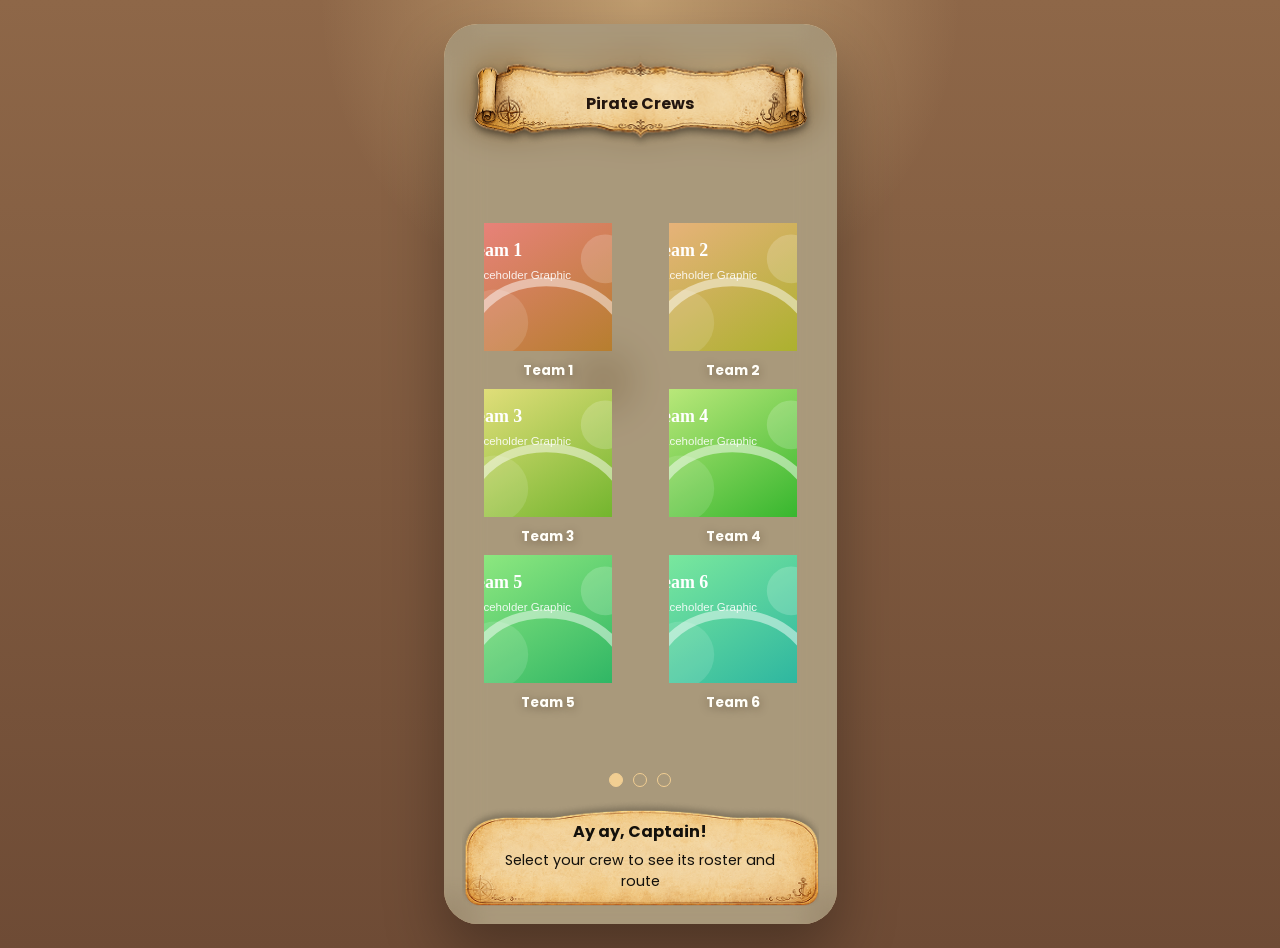
==== commit 49746fdd: "alignment fixing" ====
--- a/index.html
+++ b/index.html
@@ -65,7 +65,7 @@
         </div>
 
         <aside class="hint-card hidden" id="hintCard">
-          <h2>Ay ay, Captain!</h2>
+          <h2>Get the treasures!</h2>
           <p>Click on the nodes to reveal the secret</p>
         </aside>
 
--- a/styles.css
+++ b/styles.css
@@ -58,7 +58,7 @@
   width: calc(100% - 24px);
   max-width: 360px;
   min-height: 106px;
-  padding: 20px 44px 18px;
+  padding: 15px 44px 18px;
   display: grid;
   place-items: center;
   background: center / 100% 100% no-repeat url("./images/container_mapTitle.png");
@@ -460,9 +460,9 @@
 
 .hint-card h2,
 .info-card h2 {
-  margin: 0 0 4px;
+  margin: 1 0 0px;
   font-family: "Poppins", sans-serif;
-  font-size: 1.25rem;
+  font-size: 1rem;
   font-weight: 700;
   line-height: 1.1;
 }
@@ -471,7 +471,7 @@
 .info-card p {
   margin: 0;
   font-family: "Poppins", sans-serif;
-  font-size: 0.96rem;
+  font-size: 0.9rem;
   line-height: 1.45;
 }
 
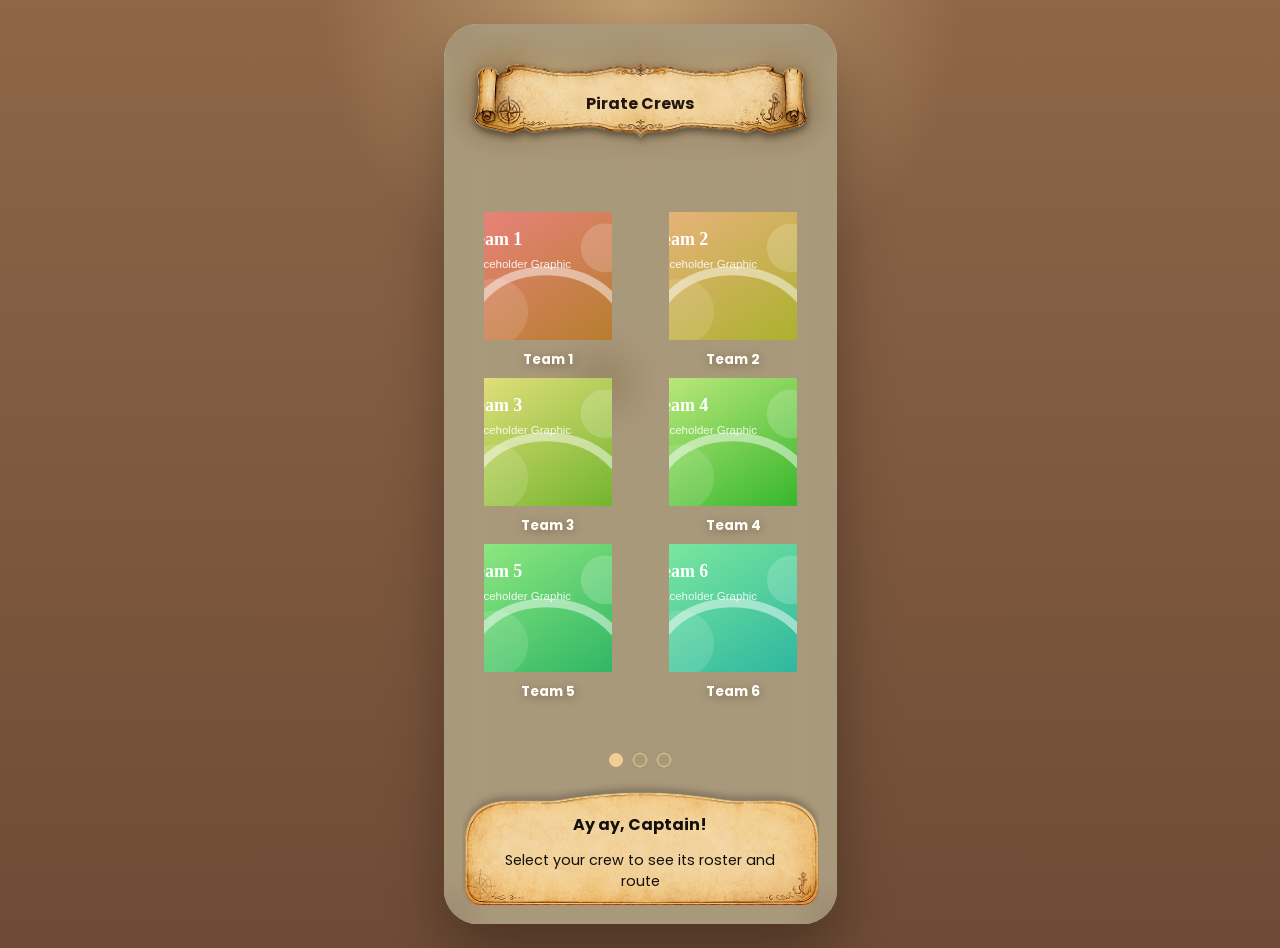
==== commit c70623b2: "Added loading animation" ====
--- a/index.html
+++ b/index.html
@@ -77,6 +77,10 @@
             </button>
             <h2 id="infoTitle">Seventh Hell</h2>
             <div class="image-placeholder">
+              <div class="image-loading" id="infoImageLoading" aria-live="polite">
+                <span class="image-loading-spinner" aria-hidden="true"></span>
+                <span>Loading image...</span>
+              </div>
               <img id="infoImage" alt="" />
             </div>
             <p id="infoDescription">
--- a/styles.css
+++ b/styles.css
@@ -241,7 +241,7 @@
 }
 
 .landing-instruction-panel h2 {
-  margin: 0 0 6px;
+  margin: 1 0 0px;
   color: #13100b;
   font-family: "Poppins", sans-serif;
   font-size: 1rem;
@@ -535,6 +535,7 @@
 }
 
 .image-placeholder {
+  position: relative;
   height: 142px;
   margin: 18px 0 24px;
   overflow: hidden;
@@ -542,6 +543,37 @@
   background: rgba(255, 248, 234, 0.76);
 }
 
+.image-loading {
+  position: absolute;
+  inset: 0;
+  z-index: 1;
+  display: flex;
+  flex-direction: column;
+  align-items: center;
+  justify-content: center;
+  gap: 10px;
+  background: rgba(255, 248, 234, 0.86);
+  color: #4b3728;
+  font-family: "Poppins", sans-serif;
+  font-size: 0.84rem;
+  font-weight: 600;
+  transition: opacity 180ms ease;
+}
+
+.image-loading.hidden {
+  opacity: 0;
+  pointer-events: none;
+}
+
+.image-loading-spinner {
+  width: 28px;
+  height: 28px;
+  border: 3px solid rgba(75, 55, 40, 0.2);
+  border-top-color: #2f6c77;
+  border-radius: 50%;
+  animation: image-spinner 820ms linear infinite;
+}
+
 .image-placeholder img {
   display: block;
   width: 100%;
@@ -688,6 +720,16 @@
 
   to {
     opacity: 0;
+  }
+}
+
+@keyframes image-spinner {
+  from {
+    transform: rotate(0deg);
+  }
+
+  to {
+    transform: rotate(360deg);
   }
 }
 
